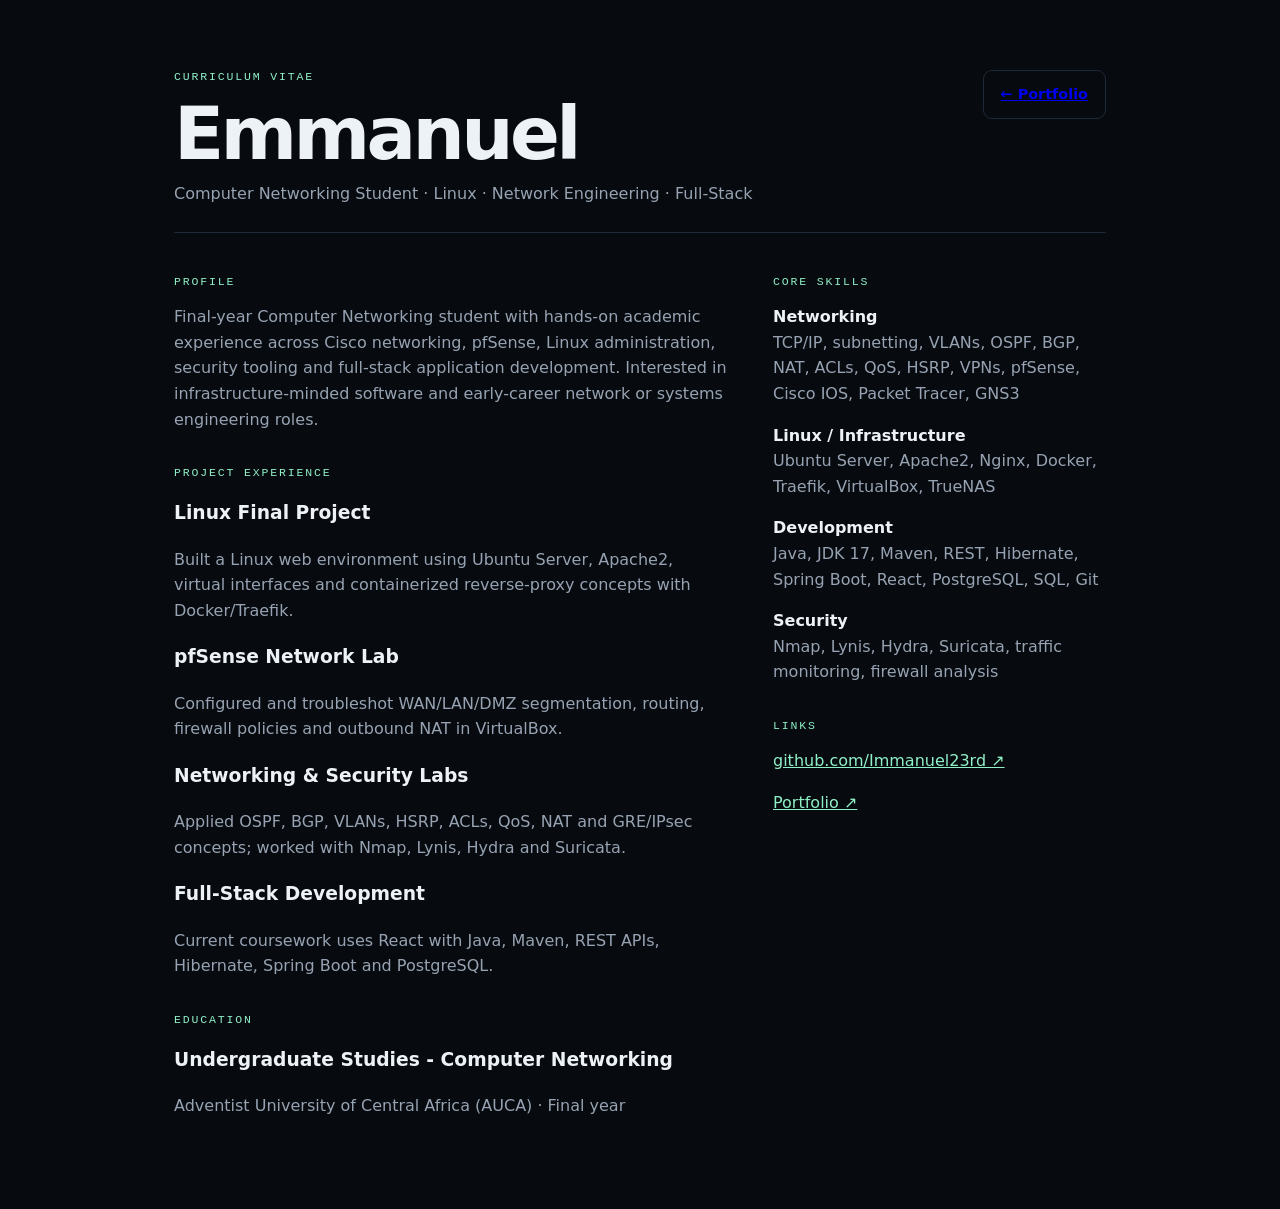
==== cv.html @ f2416ba5 "Add portfolio CV page" ====
<!doctype html><html lang="en"><head><meta charset="utf-8"><meta name="viewport" content="width=device-width,initial-scale=1"><title>Emmanuel | CV</title><link rel="stylesheet" href="style.css"></head><body><main style="max-width:980px;margin:auto;padding:70px 24px"><div style="display:flex;justify-content:space-between;gap:30px;align-items:flex-start;border-bottom:1px solid var(--l);padding-bottom:26px"><div><p class="eyebrow">CURRICULUM VITAE</p><h1 style="font-size:clamp(2.5rem,6vw,4.6rem);line-height:1;margin:0 0 10px;letter-spacing:-.05em">Emmanuel</h1><p style="color:var(--m);margin:0">Computer Networking Student · Linux · Network Engineering · Full-Stack</p></div><a class="btn" href="index.html">← Portfolio</a></div><div style="display:grid;grid-template-columns:1.25fr .75fr;gap:44px;margin-top:42px"><div><p class="eyebrow">PROFILE</p><p style="color:var(--m)">Final-year Computer Networking student with hands-on academic experience across Cisco networking, pfSense, Linux administration, security tooling and full-stack application development. Interested in infrastructure-minded software and early-career network or systems engineering roles.</p><p class="eyebrow" style="margin-top:34px">PROJECT EXPERIENCE</p><h3>Linux Final Project</h3><p style="color:var(--m)">Built a Linux web environment using Ubuntu Server, Apache2, virtual interfaces and containerized reverse-proxy concepts with Docker/Traefik.</p><h3>pfSense Network Lab</h3><p style="color:var(--m)">Configured and troubleshot WAN/LAN/DMZ segmentation, routing, firewall policies and outbound NAT in VirtualBox.</p><h3>Networking & Security Labs</h3><p style="color:var(--m)">Applied OSPF, BGP, VLANs, HSRP, ACLs, QoS, NAT and GRE/IPsec concepts; worked with Nmap, Lynis, Hydra and Suricata.</p><h3>Full-Stack Development</h3><p style="color:var(--m)">Current coursework uses React with Java, Maven, REST APIs, Hibernate, Spring Boot and PostgreSQL.</p><p class="eyebrow" style="margin-top:34px">EDUCATION</p><h3>Undergraduate Studies - Computer Networking</h3><p style="color:var(--m)">Adventist University of Central Africa (AUCA) · Final year</p></div><aside><p class="eyebrow">CORE SKILLS</p><p><strong>Networking</strong><br><span style="color:var(--m)">TCP/IP, subnetting, VLANs, OSPF, BGP, NAT, ACLs, QoS, HSRP, VPNs, pfSense, Cisco IOS, Packet Tracer, GNS3</span></p><p><strong>Linux / Infrastructure</strong><br><span style="color:var(--m)">Ubuntu Server, Apache2, Nginx, Docker, Traefik, VirtualBox, TrueNAS</span></p><p><strong>Development</strong><br><span style="color:var(--m)">Java, JDK 17, Maven, REST, Hibernate, Spring Boot, React, PostgreSQL, SQL, Git</span></p><p><strong>Security</strong><br><span style="color:var(--m)">Nmap, Lynis, Hydra, Suricata, traffic monitoring, firewall analysis</span></p><p class="eyebrow" style="margin-top:34px">LINKS</p><p><a href="https://github.com/Immanuel23rd" target="_blank" rel="noreferrer" style="color:var(--a)">github.com/Immanuel23rd ↗</a></p><p><a href="index.html" style="color:var(--a)">Portfolio ↗</a></p></aside></div></main></body></html>
---- style.css ----
:root{--bg:#070a0f;--s:#0d121a;--s2:#111823;--t:#edf2f7;--m:#97a3b2;--l:#202938;--a:#8ff0c7;--max:1160px}*{box-sizing:border-box}html{scroll-behavior:smooth}body{margin:0;background:var(--bg);color:var(--t);font-family:Inter,system-ui,sans-serif;line-height:1.6}.grid{position:fixed;inset:0;pointer-events:none;opacity:.32;background-image:linear-gradient(rgba(255,255,255,.03) 1px,transparent 1px),linear-gradient(90deg,rgba(255,255,255,.03) 1px,transparent 1px);background-size:42px 42px;mask-image:linear-gradient(to bottom,#000,transparent 85%)}header,main,footer{position:relative}header{height:76px;display:flex;align-items:center;justify-content:space-between;max-width:var(--max);margin:auto;padding:0 24px}.brand{display:flex;gap:10px;align-items:center;font-weight:800;letter-spacing:.08em;font-size:.9rem}.brand b{display:grid;place-items:center;width:28px;height:28px;border:1px solid var(--a);color:var(--a);font-family:'DM Mono',monospace}.pill{font-size:.86rem;padding:9px 13px;border:1px solid var(--l);border-radius:999px}nav{display:flex;gap:24px;color:var(--m);font-size:.9rem}nav a:hover{color:var(--t)}section{max-width:var(--max);margin:auto;padding:100px 24px}.hero{min-height:calc(100vh - 76px);display:grid;grid-template-columns:1.05fr .95fr;gap:58px;align-items:center;padding-top:64px}.eyebrow{font:500 .72rem 'DM Mono',monospace;letter-spacing:.16em;color:var(--a);margin:0 0 14px}.hero h1{font-size:clamp(3rem,6vw,5.8rem);line-height:1.01;letter-spacing:-.055em;margin:0 0 26px}.hero em{font-style:normal;color:var(--a)}.lead{font-size:1.1rem;color:var(--m);max-width:660px}.actions{display:flex;gap:12px;margin-top:28px}.btn{display:inline-flex;padding:12px 17px;border-radius:9px;border:1px solid var(--l);font-weight:600;font-size:.9rem}.primary{background:var(--a);color:#07110e;border-color:var(--a)}.terminal{background:rgba(13,18,26,.82);border:1px solid var(--l);box-shadow:0 25px 80px rgba(0,0,0,.28)}.termbar{height:38px;border-bottom:1px solid var(--l);display:flex;align-items:center;padding:0 12px;gap:6px}.termbar i{width:8px;height:8px;border-radius:50%;background:#334155}.termbar small{font:400 .72rem 'DM Mono';color:#687588;margin-left:10px}.term{padding:26px 28px 30px;font:.83rem 'DM Mono';overflow:auto}.term p{margin:0 0 14px}.term p span{color:var(--a)}.out{color:#b3c0cf;padding-left:18px}.ok{color:var(--a)!important}.heading{display:grid;grid-template-columns:1.1fr .9fr;gap:50px;align-items:end;margin-bottom:38px}.heading h2,.about h2,.contact h2{font-size:clamp(2rem,4vw,3.3rem);line-height:1.08;letter-spacing:-.04em;margin:0}.heading>p,.contact p:not(.eyebrow),.about p{color:var(--m);margin:0;max-width:500px}.projects{display:grid;grid-template-columns:repeat(2,1fr);gap:14px}.project{background:linear-gradient(180deg,rgba(17,24,35,.82),rgba(11,16,23,.94));border:1px solid var(--l);padding:28px;min-height:290px}.project.feature{grid-column:span 2;min-height:320px}.project small{font:500 .68rem 'DM Mono';letter-spacing:.12em;color:#7d8a9d}.project h3{font-size:1.45rem;letter-spacing:-.025em;margin:8px 0 12px}.project p{color:var(--m);margin:0}.tags{display:flex;flex-wrap:wrap;gap:7px;margin:20px 0}.tags span{font:.68rem 'DM Mono';padding:6px 8px;border:1px solid var(--l);color:#a8b4c3}.project a{font-weight:600;color:var(--a);font-size:.85rem}.skills{display:grid;grid-template-columns:repeat(4,1fr);border-top:1px solid var(--l);border-left:1px solid var(--l)}.skills>div{padding:24px;border-right:1px solid var(--l);border-bottom:1px solid var(--l);min-height:230px}.skills h3{margin:0 0 12px;font-size:1rem}.skills p{color:var(--m);margin:0;font-size:.9rem}.about{display:grid;grid-template-columns:1fr 1fr;gap:80px}.about p:not(.eyebrow){margin-bottom:14px}.timeline{border-left:1px solid var(--l)}.timeline>div{display:grid;grid-template-columns:92px 1fr;gap:20px;padding:0 0 28px 22px;position:relative}.timeline>div:before{content:'';position:absolute;left:-4px;top:6px;width:7px;height:7px;border-radius:50%;background:var(--a)}.timeline b{font:500 .68rem 'DM Mono';color:#667486}.timeline strong{font-size:1rem}.timeline p{font-size:.87rem;margin:.3rem 0 0!important}.contact{display:flex;justify-content:space-between;align-items:end;border-top:1px solid var(--l);padding-bottom:86px}.contact .actions{margin:0}footer{max-width:var(--max);margin:auto;padding:28px 24px 40px;display:flex;justify-content:space-between;color:#647083;border-top:1px solid var(--l);font:.77rem 'DM Mono'}@media(max-width:900px){.hero{grid-template-columns:1fr}.heading,.about{grid-template-columns:1fr;gap:24px}.skills{grid-template-columns:repeat(2,1fr)}}@media(max-width:650px){nav{display:none}.hero h1{font-size:3.1rem}section{padding:76px 18px}header{padding:0 18px}.projects{grid-template-columns:1fr}.project.feature{grid-column:span 1}.skills{grid-template-columns:1fr}.contact,footer{flex-direction:column;align-items:flex-start;gap:20px}}
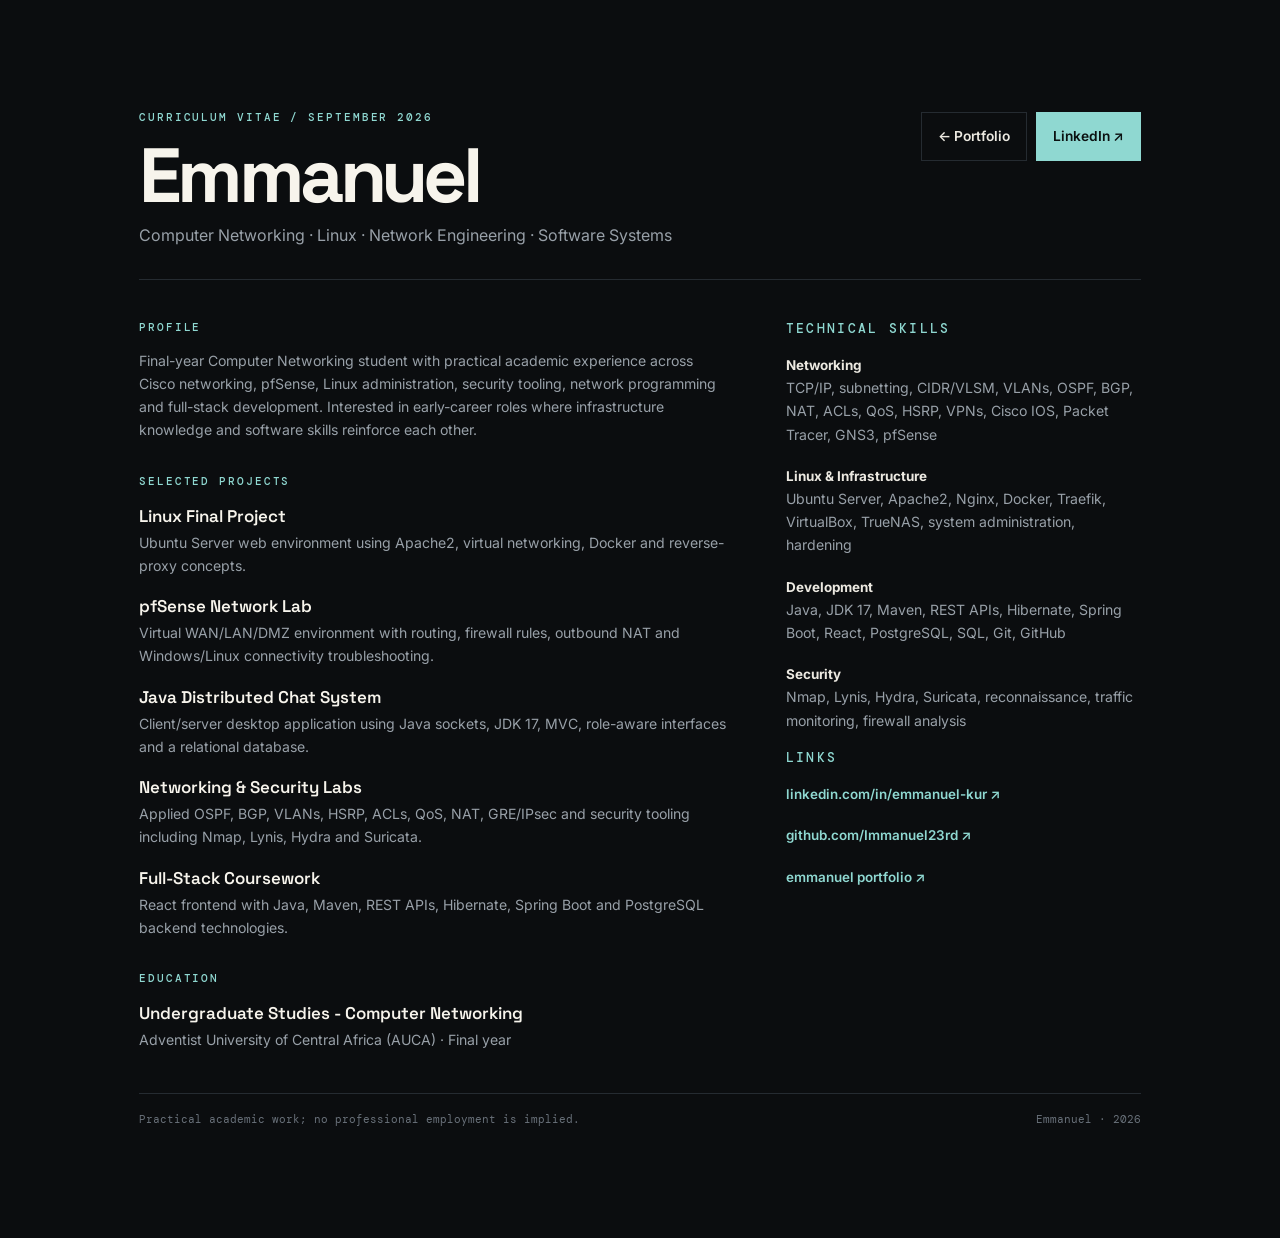
==== commit 086e26e1: "Update CV page with LinkedIn and new visual identity" ====
--- a/cv.html
+++ b/cv.html
@@ -1 +1 @@
-<!doctype html><html lang="en"><head><meta charset="utf-8"><meta name="viewport" content="width=device-width,initial-scale=1"><title>Emmanuel | CV</title><link rel="stylesheet" href="style.css"></head><body><main style="max-width:980px;margin:auto;padding:70px 24px"><div style="display:flex;justify-content:space-between;gap:30px;align-items:flex-start;border-bottom:1px solid var(--l);padding-bottom:26px"><div><p class="eyebrow">CURRICULUM VITAE</p><h1 style="font-size:clamp(2.5rem,6vw,4.6rem);line-height:1;margin:0 0 10px;letter-spacing:-.05em">Emmanuel</h1><p style="color:var(--m);margin:0">Computer Networking Student · Linux · Network Engineering · Full-Stack</p></div><a class="btn" href="index.html">← Portfolio</a></div><div style="display:grid;grid-template-columns:1.25fr .75fr;gap:44px;margin-top:42px"><div><p class="eyebrow">PROFILE</p><p style="color:var(--m)">Final-year Computer Networking student with hands-on academic experience across Cisco networking, pfSense, Linux administration, security tooling and full-stack application development. Interested in infrastructure-minded software and early-career network or systems engineering roles.</p><p class="eyebrow" style="margin-top:34px">PROJECT EXPERIENCE</p><h3>Linux Final Project</h3><p style="color:var(--m)">Built a Linux web environment using Ubuntu Server, Apache2, virtual interfaces and containerized reverse-proxy concepts with Docker/Traefik.</p><h3>pfSense Network Lab</h3><p style="color:var(--m)">Configured and troubleshot WAN/LAN/DMZ segmentation, routing, firewall policies and outbound NAT in VirtualBox.</p><h3>Networking & Security Labs</h3><p style="color:var(--m)">Applied OSPF, BGP, VLANs, HSRP, ACLs, QoS, NAT and GRE/IPsec concepts; worked with Nmap, Lynis, Hydra and Suricata.</p><h3>Full-Stack Development</h3><p style="color:var(--m)">Current coursework uses React with Java, Maven, REST APIs, Hibernate, Spring Boot and PostgreSQL.</p><p class="eyebrow" style="margin-top:34px">EDUCATION</p><h3>Undergraduate Studies - Computer Networking</h3><p style="color:var(--m)">Adventist University of Central Africa (AUCA) · Final year</p></div><aside><p class="eyebrow">CORE SKILLS</p><p><strong>Networking</strong><br><span style="color:var(--m)">TCP/IP, subnetting, VLANs, OSPF, BGP, NAT, ACLs, QoS, HSRP, VPNs, pfSense, Cisco IOS, Packet Tracer, GNS3</span></p><p><strong>Linux / Infrastructure</strong><br><span style="color:var(--m)">Ubuntu Server, Apache2, Nginx, Docker, Traefik, VirtualBox, TrueNAS</span></p><p><strong>Development</strong><br><span style="color:var(--m)">Java, JDK 17, Maven, REST, Hibernate, Spring Boot, React, PostgreSQL, SQL, Git</span></p><p><strong>Security</strong><br><span style="color:var(--m)">Nmap, Lynis, Hydra, Suricata, traffic monitoring, firewall analysis</span></p><p class="eyebrow" style="margin-top:34px">LINKS</p><p><a href="https://github.com/Immanuel23rd" target="_blank" rel="noreferrer" style="color:var(--a)">github.com/Immanuel23rd ↗</a></p><p><a href="index.html" style="color:var(--a)">Portfolio ↗</a></p></aside></div></main></body></html>+<!DOCTYPE html><html lang="en"><head><meta charset="utf-8"><meta name="viewport" content="width=device-width, initial-scale=1"><title>Emmanuel | CV</title><link rel="preconnect" href="https://fonts.googleapis.com"><link rel="preconnect" href="https://fonts.gstatic.com" crossorigin><link href="https://fonts.googleapis.com/css2?family=DM+Mono:wght@400;500&family=Inter:wght@400;500;600;700;800&family=Space+Grotesk:wght@500;600;700&display=swap" rel="stylesheet"><link rel="stylesheet" href="style.css"></head><body><main class="section cv-page"><div class="cv-top"><div><p class="eyebrow">CURRICULUM VITAE / SEPTEMBER 2026</p><h1>Emmanuel</h1><p class="cv-sub">Computer Networking · Linux · Network Engineering · Software Systems</p></div><div class="cv-actions"><a class="button secondary" href="index.html">← Portfolio</a><a class="button primary" href="https://www.linkedin.com/in/emmanuel-kur/" target="_blank" rel="noreferrer">LinkedIn ↗</a></div></div><div class="cv-grid"><section><p class="eyebrow">PROFILE</p><p class="cv-muted">Final-year Computer Networking student with practical academic experience across Cisco networking, pfSense, Linux administration, security tooling, network programming and full-stack development. Interested in early-career roles where infrastructure knowledge and software skills reinforce each other.</p><p class="eyebrow cv-space">SELECTED PROJECTS</p><h3>Linux Final Project</h3><p class="cv-muted">Ubuntu Server web environment using Apache2, virtual networking, Docker and reverse-proxy concepts.</p><h3>pfSense Network Lab</h3><p class="cv-muted">Virtual WAN/LAN/DMZ environment with routing, firewall rules, outbound NAT and Windows/Linux connectivity troubleshooting.</p><h3>Java Distributed Chat System</h3><p class="cv-muted">Client/server desktop application using Java sockets, JDK 17, MVC, role-aware interfaces and a relational database.</p><h3>Networking &amp; Security Labs</h3><p class="cv-muted">Applied OSPF, BGP, VLANs, HSRP, ACLs, QoS, NAT, GRE/IPsec and security tooling including Nmap, Lynis, Hydra and Suricata.</p><h3>Full-Stack Coursework</h3><p class="cv-muted">React frontend with Java, Maven, REST APIs, Hibernate, Spring Boot and PostgreSQL backend technologies.</p><p class="eyebrow cv-space">EDUCATION</p><h3>Undergraduate Studies - Computer Networking</h3><p class="cv-muted">Adventist University of Central Africa (AUCA) · Final year</p></section><aside><p class="eyebrow">TECHNICAL SKILLS</p><p><strong>Networking</strong><br><span class="cv-muted">TCP/IP, subnetting, CIDR/VLSM, VLANs, OSPF, BGP, NAT, ACLs, QoS, HSRP, VPNs, Cisco IOS, Packet Tracer, GNS3, pfSense</span></p><p><strong>Linux &amp; Infrastructure</strong><br><span class="cv-muted">Ubuntu Server, Apache2, Nginx, Docker, Traefik, VirtualBox, TrueNAS, system administration, hardening</span></p><p><strong>Development</strong><br><span class="cv-muted">Java, JDK 17, Maven, REST APIs, Hibernate, Spring Boot, React, PostgreSQL, SQL, Git, GitHub</span></p><p><strong>Security</strong><br><span class="cv-muted">Nmap, Lynis, Hydra, Suricata, reconnaissance, traffic monitoring, firewall analysis</span></p><p class="eyebrow cv-space">LINKS</p><p><a class="text-link" href="https://www.linkedin.com/in/emmanuel-kur/" target="_blank" rel="noreferrer">linkedin.com/in/emmanuel-kur ↗</a></p><p><a class="text-link" href="https://github.com/Immanuel23rd" target="_blank" rel="noreferrer">github.com/Immanuel23rd ↗</a></p><p><a class="text-link" href="index.html">emmanuel portfolio ↗</a></p></aside></div><div class="cv-foot"><span>Practical academic work; no professional employment is implied.</span><span>Emmanuel · 2026</span></div></main></body></html>
--- a/style.css
+++ b/style.css
@@ -1 +1 @@
-:root{--bg:#070a0f;--s:#0d121a;--s2:#111823;--t:#edf2f7;--m:#97a3b2;--l:#202938;--a:#8ff0c7;--max:1160px}*{box-sizing:border-box}html{scroll-behavior:smooth}body{margin:0;background:var(--bg);color:var(--t);font-family:Inter,system-ui,sans-serif;line-height:1.6}.grid{position:fixed;inset:0;pointer-events:none;opacity:.32;background-image:linear-gradient(rgba(255,255,255,.03) 1px,transparent 1px),linear-gradient(90deg,rgba(255,255,255,.03) 1px,transparent 1px);background-size:42px 42px;mask-image:linear-gradient(to bottom,#000,transparent 85%)}header,main,footer{position:relative}header{height:76px;display:flex;align-items:center;justify-content:space-between;max-width:var(--max);margin:auto;padding:0 24px}.brand{display:flex;gap:10px;align-items:center;font-weight:800;letter-spacing:.08em;font-size:.9rem}.brand b{display:grid;place-items:center;width:28px;height:28px;border:1px solid var(--a);color:var(--a);font-family:'DM Mono',monospace}.pill{font-size:.86rem;padding:9px 13px;border:1px solid var(--l);border-radius:999px}nav{display:flex;gap:24px;color:var(--m);font-size:.9rem}nav a:hover{color:var(--t)}section{max-width:var(--max);margin:auto;padding:100px 24px}.hero{min-height:calc(100vh - 76px);display:grid;grid-template-columns:1.05fr .95fr;gap:58px;align-items:center;padding-top:64px}.eyebrow{font:500 .72rem 'DM Mono',monospace;letter-spacing:.16em;color:var(--a);margin:0 0 14px}.hero h1{font-size:clamp(3rem,6vw,5.8rem);line-height:1.01;letter-spacing:-.055em;margin:0 0 26px}.hero em{font-style:normal;color:var(--a)}.lead{font-size:1.1rem;color:var(--m);max-width:660px}.actions{display:flex;gap:12px;margin-top:28px}.btn{display:inline-flex;padding:12px 17px;border-radius:9px;border:1px solid var(--l);font-weight:600;font-size:.9rem}.primary{background:var(--a);color:#07110e;border-color:var(--a)}.terminal{background:rgba(13,18,26,.82);border:1px solid var(--l);box-shadow:0 25px 80px rgba(0,0,0,.28)}.termbar{height:38px;border-bottom:1px solid var(--l);display:flex;align-items:center;padding:0 12px;gap:6px}.termbar i{width:8px;height:8px;border-radius:50%;background:#334155}.termbar small{font:400 .72rem 'DM Mono';color:#687588;margin-left:10px}.term{padding:26px 28px 30px;font:.83rem 'DM Mono';overflow:auto}.term p{margin:0 0 14px}.term p span{color:var(--a)}.out{color:#b3c0cf;padding-left:18px}.ok{color:var(--a)!important}.heading{display:grid;grid-template-columns:1.1fr .9fr;gap:50px;align-items:end;margin-bottom:38px}.heading h2,.about h2,.contact h2{font-size:clamp(2rem,4vw,3.3rem);line-height:1.08;letter-spacing:-.04em;margin:0}.heading>p,.contact p:not(.eyebrow),.about p{color:var(--m);margin:0;max-width:500px}.projects{display:grid;grid-template-columns:repeat(2,1fr);gap:14px}.project{background:linear-gradient(180deg,rgba(17,24,35,.82),rgba(11,16,23,.94));border:1px solid var(--l);padding:28px;min-height:290px}.project.feature{grid-column:span 2;min-height:320px}.project small{font:500 .68rem 'DM Mono';letter-spacing:.12em;color:#7d8a9d}.project h3{font-size:1.45rem;letter-spacing:-.025em;margin:8px 0 12px}.project p{color:var(--m);margin:0}.tags{display:flex;flex-wrap:wrap;gap:7px;margin:20px 0}.tags span{font:.68rem 'DM Mono';padding:6px 8px;border:1px solid var(--l);color:#a8b4c3}.project a{font-weight:600;color:var(--a);font-size:.85rem}.skills{display:grid;grid-template-columns:repeat(4,1fr);border-top:1px solid var(--l);border-left:1px solid var(--l)}.skills>div{padding:24px;border-right:1px solid var(--l);border-bottom:1px solid var(--l);min-height:230px}.skills h3{margin:0 0 12px;font-size:1rem}.skills p{color:var(--m);margin:0;font-size:.9rem}.about{display:grid;grid-template-columns:1fr 1fr;gap:80px}.about p:not(.eyebrow){margin-bottom:14px}.timeline{border-left:1px solid var(--l)}.timeline>div{display:grid;grid-template-columns:92px 1fr;gap:20px;padding:0 0 28px 22px;position:relative}.timeline>div:before{content:'';position:absolute;left:-4px;top:6px;width:7px;height:7px;border-radius:50%;background:var(--a)}.timeline b{font:500 .68rem 'DM Mono';color:#667486}.timeline strong{font-size:1rem}.timeline p{font-size:.87rem;margin:.3rem 0 0!important}.contact{display:flex;justify-content:space-between;align-items:end;border-top:1px solid var(--l);padding-bottom:86px}.contact .actions{margin:0}footer{max-width:var(--max);margin:auto;padding:28px 24px 40px;display:flex;justify-content:space-between;color:#647083;border-top:1px solid var(--l);font:.77rem 'DM Mono'}@media(max-width:900px){.hero{grid-template-columns:1fr}.heading,.about{grid-template-columns:1fr;gap:24px}.skills{grid-template-columns:repeat(2,1fr)}}@media(max-width:650px){nav{display:none}.hero h1{font-size:3.1rem}section{padding:76px 18px}header{padding:0 18px}.projects{grid-template-columns:1fr}.project.feature{grid-column:span 1}.skills{grid-template-columns:1fr}.contact,footer{flex-direction:column;align-items:flex-start;gap:20px}}
+:root{--bg:#0b0d0f;--panel:#101418;--text:#ece9e1;--muted:#98a0a8;--faint:#69717a;--line:#252b31;--cyan:#8fd8d1;--amber:#d9b777;--white:#f7f4ec;--max:1180px}*{box-sizing:border-box}html{scroll-behavior:smooth}body{margin:0;background:var(--bg);color:var(--text);font-family:Inter,system-ui,sans-serif;line-height:1.65}a{color:inherit;text-decoration:none}.grain{position:fixed;inset:0;pointer-events:none;opacity:.035;background-image:radial-gradient(rgba(255,255,255,.8) .7px,transparent .7px);background-size:5px 5px}.topology{position:fixed;inset:0;pointer-events:none;opacity:.2}.node{position:absolute;width:6px;height:6px;border:1px solid var(--cyan);border-radius:50%}.n1{top:18%;right:13%}.n2{top:27%;right:27%}.n3{top:46%;right:10%}.n4{bottom:18%;left:11%}.line{position:absolute;height:1px;background:linear-gradient(90deg,transparent,var(--line),transparent);transform-origin:left center}.l1{width:330px;top:21%;right:11%;transform:rotate(24deg)}.l2{width:230px;top:31%;right:11%;transform:rotate(135deg)}.l3{width:260px;bottom:19%;left:11%;transform:rotate(-18deg)}.site-header,main,footer{position:relative;z-index:1}.site-header{height:78px;max-width:var(--max);margin:auto;padding:0 24px;display:flex;align-items:center;justify-content:space-between}.brand{display:flex;align-items:center;gap:10px;font-weight:800;letter-spacing:.12em;font-size:.82rem}.brand-mark{font:500 .82rem 'DM Mono',monospace;color:var(--cyan);border:1px solid var(--cyan);padding:3px 5px}.site-header nav{display:flex;gap:26px;color:var(--muted);font-size:.86rem}.site-header nav a:hover,.header-links a:hover{color:var(--white)}.header-links{display:flex;align-items:center;gap:16px;color:var(--muted);font-size:.82rem}.header-cv{border:1px solid var(--line);padding:7px 11px}.section{max-width:var(--max);margin:auto;padding:112px 24px}.hero{min-height:calc(100vh - 78px);display:grid;grid-template-columns:1.12fr .88fr;gap:70px;align-items:center;padding-top:64px}.eyebrow{font:500 .70rem/1 'DM Mono',monospace;letter-spacing:.17em;color:var(--cyan);margin:0 0 16px}.hero-kicker{font-family:'DM Mono',monospace;color:var(--amber);font-size:.78rem;margin:0 0 13px}.hero h1{font-family:'Space Grotesk',Inter,sans-serif;font-size:clamp(3.4rem,6.6vw,6.8rem);line-height:.96;letter-spacing:-.065em;max-width:780px;margin:0 0 30px;color:var(--white)}.hero h1 em{font-style:normal;color:var(--cyan)}.hero-text{max-width:690px;color:var(--muted);font-size:1.07rem}.hero-actions,.contact-actions{display:flex;flex-wrap:wrap;gap:10px;margin-top:28px}.button{display:inline-flex;align-items:center;justify-content:center;padding:12px 16px;border:1px solid var(--line);font-size:.86rem;font-weight:600}.button.primary{background:var(--cyan);color:#0b1111;border-color:var(--cyan)}.button.secondary{background:transparent}.hero-meta{display:flex;gap:10px;color:var(--faint);font:400 .70rem 'DM Mono',monospace;margin-top:22px}.hero-card{border:1px solid var(--line);background:linear-gradient(145deg,rgba(21,26,31,.92),rgba(11,13,15,.92));padding:26px;box-shadow:0 30px 80px rgba(0,0,0,.28)}.card-label{display:flex;justify-content:space-between;color:var(--faint);font:500 .67rem 'DM Mono',monospace;letter-spacing:.1em;padding-bottom:18px;border-bottom:1px solid var(--line)}.stack-diagram{padding:18px 0}.stack-diagram>div{display:grid;grid-template-columns:38px 1fr;gap:10px;padding:15px 0;border-bottom:1px dashed #293037}.stack-diagram>div:last-child{border-bottom:0}.layer-no{font:400 .67rem 'DM Mono',monospace;color:var(--amber)}.stack-diagram strong{font:600 .94rem 'Space Grotesk',sans-serif}.stack-diagram small{grid-column:2;color:var(--muted);font-size:.77rem;margin-top:-6px}.card-note{font:400 .78rem/1.7 'DM Mono',monospace;color:#9aa6ae;border-top:1px solid var(--line);padding-top:18px;margin:0}.section-heading{display:grid;grid-template-columns:1.15fr .85fr;gap:60px;align-items:end;margin-bottom:42px}.section-heading h2,.thinking-intro h2,.about-copy h2,.contact-section h2{font-family:'Space Grotesk',sans-serif;font-size:clamp(2.2rem,4vw,4rem);line-height:1.02;letter-spacing:-.045em;margin:0;color:var(--white)}.section-heading>p{color:var(--muted);margin:0;max-width:500px}.project-grid{display:grid;grid-template-columns:repeat(2,1fr);gap:14px}.project-card{background:rgba(16,20,24,.82);border:1px solid var(--line);padding:28px;display:grid;grid-template-columns:34px 1fr;gap:18px;min-height:270px}.project-card.feature{grid-column:1/-1;grid-template-columns:34px 1fr 110px;min-height:330px}.project-index{font:500 .72rem 'DM Mono',monospace;color:var(--faint)}.project-type,.project-aside{font:500 .66rem 'DM Mono',monospace;letter-spacing:.12em;color:var(--faint)}.project-card h3{font-family:'Space Grotesk',sans-serif;font-size:1.55rem;letter-spacing:-.025em;margin:0 0 12px;color:var(--white)}.project-card p:not(.project-type){color:var(--muted);margin:0}.project-aside{display:flex;flex-direction:column;align-items:flex-end;gap:10px}.tags{display:flex;flex-wrap:wrap;gap:7px;margin:21px 0}.tags span{font:400 .64rem 'DM Mono',monospace;color:#b0bac1;border:1px solid #2b3238;padding:5px 7px}.text-link{color:var(--cyan);font-size:.84rem;font-weight:600}.thinking-section{border-top:1px solid var(--line);border-bottom:1px solid var(--line);display:grid;grid-template-columns:.76fr 1.24fr;gap:70px}.thinking-intro h2{font-size:clamp(2.1rem,3.7vw,3.8rem)}.thinking-grid{display:grid;grid-template-columns:repeat(2,1fr)}.thought{padding:18px 22px 28px;border-left:1px solid var(--line);border-top:1px solid var(--line)}.thought:nth-child(-n+2){border-top:0}.thought span{font:500 .66rem 'DM Mono',monospace;color:var(--amber)}.thought h3{font-family:'Space Grotesk',sans-serif;margin:11px 0 8px;font-size:1.12rem;color:var(--white)}.thought p{color:var(--muted);margin:0;font-size:.88rem}.skill-grid{display:grid;grid-template-columns:repeat(4,1fr);border-top:1px solid var(--line);border-left:1px solid var(--line)}.skill-block{padding:25px 23px;min-height:255px;border-right:1px solid var(--line);border-bottom:1px solid var(--line)}.skill-block>span{font:500 .64rem 'DM Mono',monospace;color:var(--amber)}.skill-block h3{font-family:'Space Grotesk',sans-serif;font-size:1.15rem;margin:9px 0 11px}.skill-block p{color:var(--muted);margin:0;font-size:.87rem}.about-section{display:grid;grid-template-columns:1.1fr .9fr;gap:85px}.about-copy p:not(.eyebrow){color:var(--muted);max-width:620px}.aside-line{border-left:2px solid var(--amber);padding-left:15px}.about-notes{border-left:1px solid var(--line)}.note{padding:18px 0 23px 25px;border-bottom:1px solid var(--line);position:relative}.note:before{content:'';position:absolute;left:-4px;top:25px;width:7px;height:7px;border-radius:50%;background:var(--cyan)}.note span{display:block;color:var(--faint);font:500 .65rem 'DM Mono',monospace;margin-bottom:7px}.note strong{font-family:'Space Grotesk',sans-serif}.note p{color:var(--muted);font-size:.82rem;margin:4px 0 0}.contact-section{display:flex;align-items:flex-end;justify-content:space-between;border-top:1px solid var(--line);padding-bottom:90px}.contact-section p:not(.eyebrow){color:var(--muted);max-width:560px}.contact-actions{margin-top:0}footer{max-width:var(--max);margin:auto;padding:28px 24px 40px;display:flex;justify-content:space-between;gap:20px;border-top:1px solid var(--line);color:var(--faint);font:400 .68rem 'DM Mono',monospace}.cv-page{max-width:1050px}.cv-top{display:flex;justify-content:space-between;gap:30px;align-items:flex-start;border-bottom:1px solid var(--line);padding-bottom:30px}.cv-top h1{font:700 clamp(3rem,6vw,5.5rem)/.95 'Space Grotesk',sans-serif;letter-spacing:-.06em;color:var(--white);margin:0 0 10px}.cv-sub{color:var(--muted);margin:0}.cv-actions{display:flex;gap:9px;flex-wrap:wrap}.cv-grid{display:grid;grid-template-columns:1.25fr .75fr;gap:55px;padding-top:42px}.cv-grid h3{font:600 1.06rem 'Space Grotesk',sans-serif;margin:18px 0 4px;color:var(--white)}.cv-muted{color:var(--muted);margin:0;font-size:.88rem}.cv-space{margin-top:34px}.cv-grid aside p{font-size:.84rem;margin:0 0 19px}.cv-foot{border-top:1px solid var(--line);margin-top:42px;padding-top:18px;display:flex;justify-content:space-between;gap:20px;color:var(--faint);font:400 .67rem 'DM Mono',monospace}@media(max-width:920px){.hero,.thinking-section,.about-section{grid-template-columns:1fr}.hero-card{max-width:680px}.section-heading{grid-template-columns:1fr;gap:22px}.skill-grid{grid-template-columns:repeat(2,1fr)}.project-card.feature{grid-template-columns:34px 1fr}.project-aside{display:none}}@media(max-width:780px){.cv-top,.cv-grid,.cv-foot{display:block}.cv-actions{margin-top:22px}.cv-grid aside{margin-top:40px}.cv-foot span{display:block;margin-top:7px}}@media(max-width:650px){.site-header nav,.header-links>a:first-child{display:none}.site-header{padding:0 18px}.section{padding:82px 18px}.hero h1{font-size:3.25rem}.project-grid,.thinking-grid,.skill-grid{grid-template-columns:1fr}.project-card{min-height:0}.thinking-grid .thought:nth-child(2){border-top:1px solid var(--line)}footer{flex-direction:column}.hero-meta{flex-wrap:wrap}}
